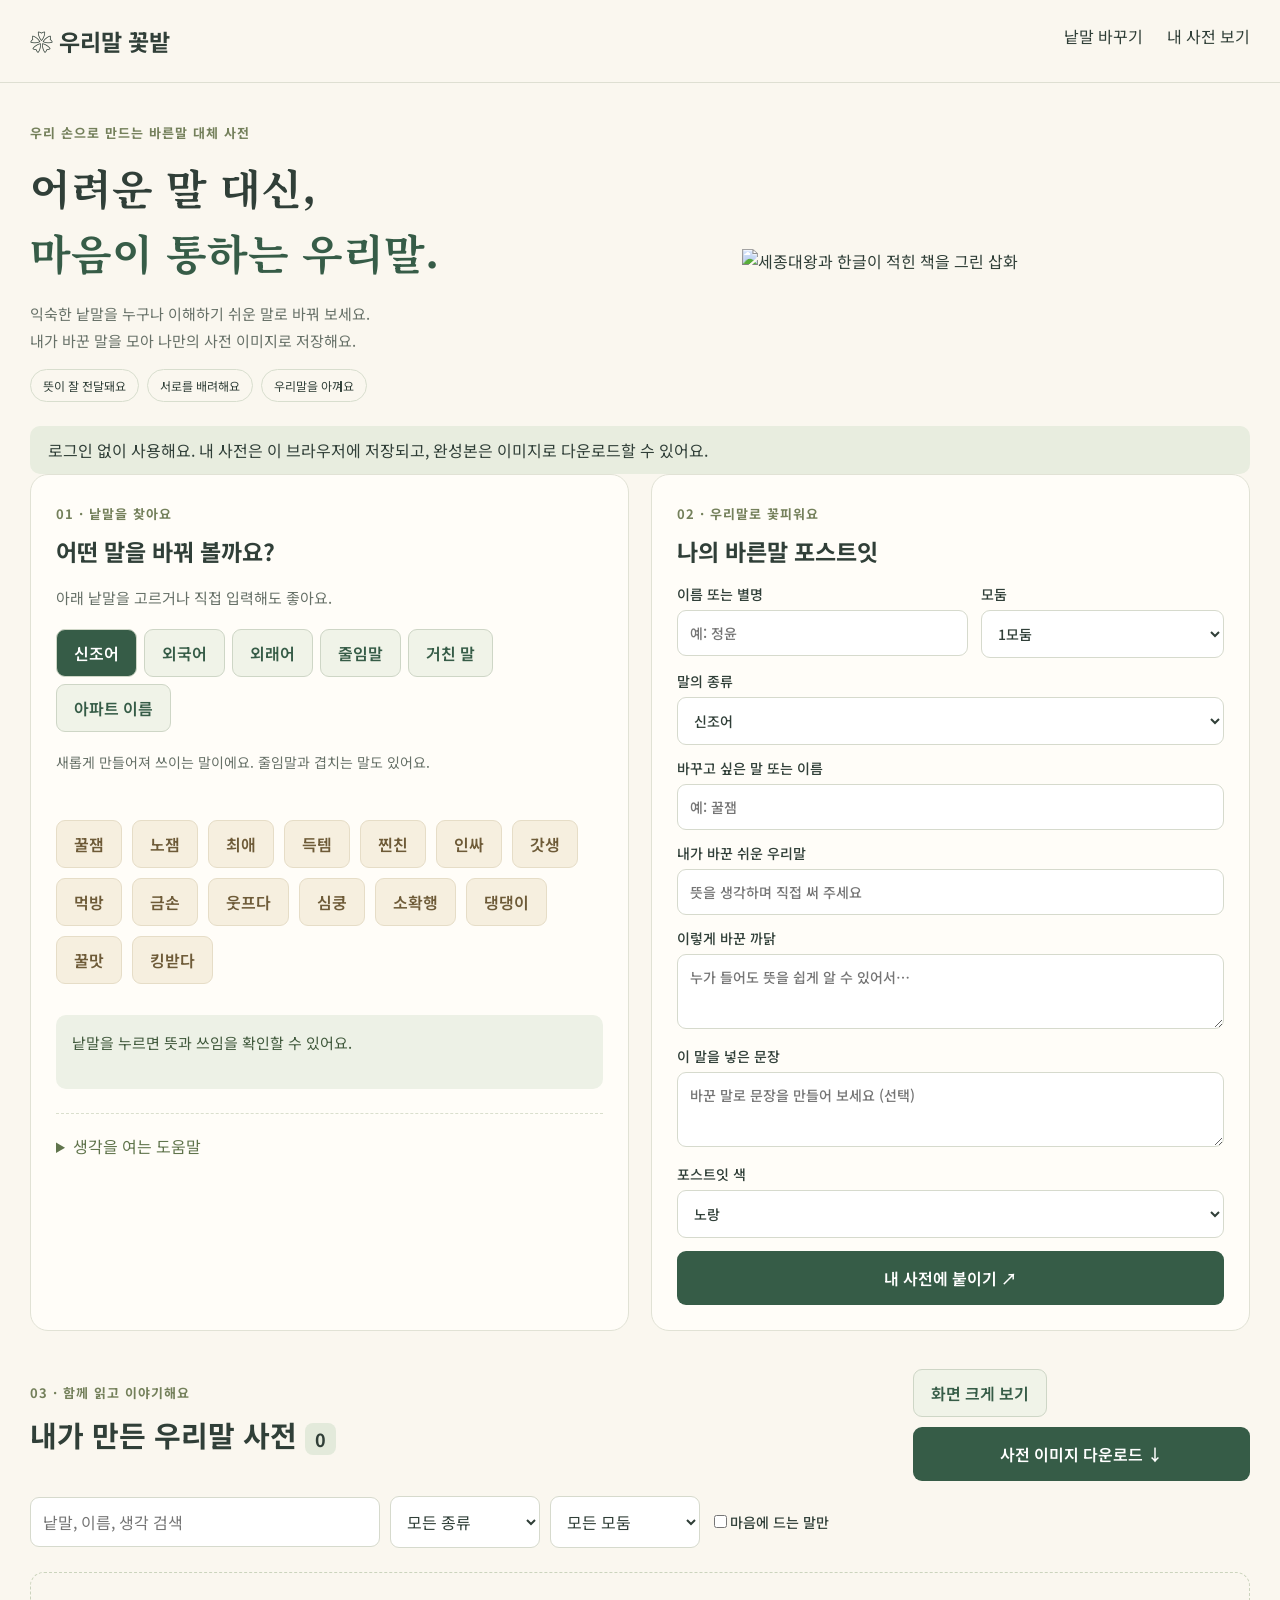
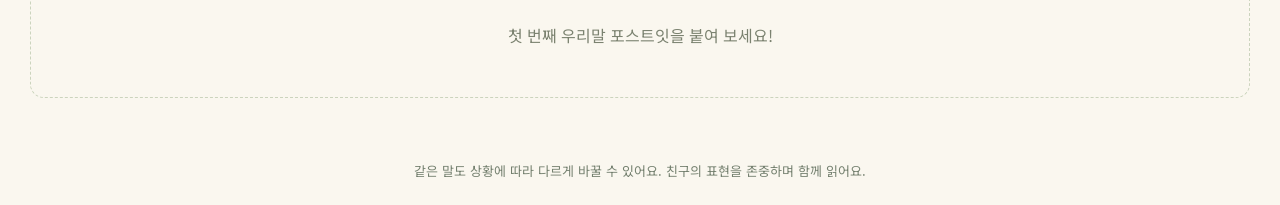
==== index.html @ dac127c8 "Add files via upload" ====
<!doctype html><html lang="ko"><head><meta charset="utf-8"><meta name="viewport" content="width=device-width,initial-scale=1"><title>우리말 꽃밭 · 바른말 대체 사전</title><link rel="stylesheet" href="style.css"></head><body><header><a class="brand" href="./">❀ 우리말 꽃밭</a><nav><a href="#student">낱말 바꾸기</a><a href="#dictionary">내 사전 보기</a></nav></header><main><section class="hero"><div><span class="eyebrow">우리 손으로 만드는 바른말 대체 사전</span><h1>어려운 말 대신,<br><em>마음이 통하는 우리말.</em></h1><p>익숙한 낱말을 누구나 이해하기 쉬운 말로 바꿔 보세요.<br>내가 바꾼 말을 모아 나만의 사전 이미지로 저장해요.</p><div class="pills"><span>뜻이 잘 전달돼요</span><span>서로를 배려해요</span><span>우리말을 아껴요</span></div></div><img src="assets/sejong.svg" alt="세종대왕과 한글이 적힌 책을 그린 삽화"></section><div id="status" role="status" aria-live="polite"></div><div id="student" class="workspace"><section class="panel"><span class="eyebrow">01 · 낱말을 찾아요</span><h2>어떤 말을 바꿔 볼까요?</h2><p>아래 낱말을 고르거나 직접 입력해도 좋아요.</p><div id="wordFilters" class="tabs"></div><p id="categoryHelp" class="categoryhelp"></p><div id="words" class="wordlist"></div><p id="wordMeaning" class="meaning" aria-live="polite"></p><a id="nameSource" hidden target="_blank" rel="noopener noreferrer">실제 아파트 이름 확인 ↗</a><details><summary>생각을 여는 도움말</summary><p>이 말의 뜻은 무엇일까요? 어린 동생이나 어른도 이해할 수 있을까요? 상황에 맞게 낱말이나 짧은 문장으로 풀어 보세요.</p><p>외래어와 신조어가 모두 틀린 말은 아니에요. 뜻을 살리면서 더 쉽게 전달하는 표현을 찾아보세요.</p></details></section><section class="panel compose"><span class="eyebrow">02 · 우리말로 꽃피워요</span><h2>나의 바른말 포스트잇</h2><form id="form"><div class="row"><label>이름 또는 별명<input id="name" maxlength="20" required placeholder="예: 정윤"></label><label>모둠<select id="group"><option>1모둠</option><option>2모둠</option><option>3모둠</option><option>4모둠</option><option>5모둠</option><option>6모둠</option></select></label></div><label>말의 종류<select id="category"><option>신조어</option><option>외국어</option><option>외래어</option><option value="외국어·외래어" hidden>외국어·외래어 (이전 기록)</option><option>줄임말</option><option>아파트 이름</option><option>거친 말</option><option>기타</option></select></label><label>바꾸고 싶은 말 또는 이름<input id="original" maxlength="40" required placeholder="예: 꿀잼"></label><label>내가 바꾼 쉬운 우리말<input id="replacement" maxlength="80" required placeholder="뜻을 생각하며 직접 써 주세요"></label><label>이렇게 바꾼 까닭<textarea id="reason" maxlength="180" required placeholder="누가 들어도 뜻을 쉽게 알 수 있어서…"></textarea></label><label>이 말을 넣은 문장<textarea id="sentence" maxlength="180" placeholder="바꾼 말로 문장을 만들어 보세요 (선택)"></textarea></label><label>포스트잇 색<select id="color"><option value="yellow">노랑</option><option value="pink">분홍</option><option value="green">연두</option><option value="blue">하늘</option></select></label><button class="primary" id="submit">내 사전에 붙이기 ↗</button></form></section></div><section class="board" id="dictionary"><div class="boardhead"><div><span class="eyebrow">03 · 함께 읽고 이야기해요</span><h2>내가 만든 우리말 사전 <span id="count">0</span></h2></div><div class="actions"><button id="full">화면 크게 보기</button><button id="download" class="primary">사전 이미지 다운로드 ↓</button></div></div><div class="boardtools"><input id="search" aria-label="사전 검색" placeholder="낱말, 이름, 생각 검색"><select id="filter" aria-label="종류 필터"><option value="">모든 종류</option><option>신조어</option><option>외국어</option><option>외래어</option><option value="외국어·외래어" hidden>외국어·외래어 (이전 기록)</option><option>줄임말</option><option>아파트 이름</option><option>거친 말</option><option>기타</option></select><select id="groupFilter" aria-label="모둠 필터"><option value="">모든 모둠</option><option>1모둠</option><option>2모둠</option><option>3모둠</option><option>4모둠</option><option>5모둠</option><option>6모둠</option></select><label><input id="starOnly" type="checkbox">마음에 드는 말만</label></div><div id="notes" class="notes"></div></section><footer>같은 말도 상황에 따라 다르게 바꿀 수 있어요. 친구의 표현을 존중하며 함께 읽어요.</footer></main><dialog id="detail"><button id="dismiss">닫기 ✕</button><div id="detailBody"></div></dialog><script type="module" src="app.js"></script></body></html>
---- style.css ----
@import url('https://fonts.googleapis.com/css2?family=Noto+Sans+KR:wght@400;500;600;700&family=Noto+Serif+KR:wght@600;700&display=swap');
:root{--ink:#303f38;--green:#365c47;--paper:#faf7ef}*{box-sizing:border-box}body{margin:0;background:var(--paper);color:var(--ink);font-family:'Noto Sans KR',sans-serif}header{max-width:1280px;margin:auto;display:flex;justify-content:space-between;padding:24px 30px;border-bottom:1px solid #dedfd2}a{color:inherit;text-decoration:none}.brand{font-size:23px;font-weight:700}nav{display:flex;gap:24px}main{max-width:1280px;margin:auto;padding:0 30px}.hero{display:grid;grid-template-columns:1.4fr 1fr;align-items:center;padding:36px 0 24px}.hero img{width:100%;max-height:320px}.eyebrow{font-size:13px;letter-spacing:1px;color:#74805b;font-weight:700}h1{font-family:'Noto Serif KR',serif;font-size:42px;line-height:1.55;margin:12px 0}em{font-style:normal;color:var(--green)}p{font-size:15px;line-height:1.8;color:#677168}.pills{display:flex;flex-wrap:wrap;gap:8px}.pills span{border:1px solid #d8dece;border-radius:30px;padding:7px 12px;font-size:12px}.panel{border:1px solid #e1e2d5;background:#fffdf8;border-radius:18px;padding:25px}.room{display:flex;gap:14px;align-items:center;margin:18px 0}.room label{display:flex;align-items:center;gap:14px}.workspace{display:grid;grid-template-columns:1fr 1fr;gap:22px}h2{font-size:23px;margin:10px 0 16px}input,select,textarea,button{font:inherit}input,select,textarea{width:100%;border:1px solid #d6dacd;padding:12px;border-radius:9px;background:white;color:var(--ink)}textarea{min-height:75px;resize:vertical}label{display:block;font-size:14px;font-weight:500}form label{margin-bottom:13px}form label input,form label select,form label textarea{margin-top:6px}.row{display:grid;grid-template-columns:1.2fr 1fr;gap:13px}button{border:1px solid #ced6c6;background:#f0f3e8;color:var(--green);padding:11px 17px;border-radius:9px;cursor:pointer;font-weight:600}button:hover{filter:brightness(.95)}button:disabled{opacity:.5;cursor:wait}.primary{background:var(--green);color:white;width:100%;border:0;padding:15px}.tabs{display:flex;flex-wrap:wrap;gap:7px;margin:18px 0}.tabs button.active{background:var(--green);color:white}.wordlist{display:flex;gap:10px;flex-wrap:wrap;min-height:180px;align-content:flex-start}.wordlist button{background:#f6efdf;border-color:#e6ddc7;color:#6e5b38;font-size:16px}details{margin-top:24px;border-top:1px dashed #dadfcd;padding-top:20px}summary{cursor:pointer;color:#60744c}.board{padding:38px 0}.boardhead{display:flex;align-items:center;justify-content:space-between}.boardhead h2{font-size:29px}.boardhead h2 span{background:#e3eadb;padding:3px 10px;font-size:18px;border-radius:8px}.boardtools{display:flex;gap:10px;align-items:center;margin:15px 0 24px}.boardtools input{max-width:350px}.boardtools select{width:150px}.boardtools label{white-space:nowrap}.boardtools input[type=checkbox]{width:auto}.notes{display:grid;grid-template-columns:repeat(4,1fr);gap:22px}.note{position:relative;border:0;border-radius:2px 2px 18px 2px;padding:25px 20px;box-shadow:2px 7px 14px #433b2110;min-height:220px;word-break:break-word}.yellow{background:#fff0ac}.pink{background:#f9dce2}.green{background:#dcebc8}.blue{background:#d7e8f3}.note:before{content:'';position:absolute;width:58px;height:19px;background:#ffffff65;top:-8px;left:calc(50% - 29px);transform:rotate(-4deg)}.note small{color:#637064}.note h3{font-size:26px;color:#304d3c;margin:10px 0}.note .old{font-size:16px;color:#746e5b}.note .reason{font-size:14px;color:#4c5c4e}.note .meta{font-size:12px;margin-top:18px}.note .open{display:block;width:100%;background:transparent;border:0;text-align:left;padding:0;color:inherit}.note .actions{margin-top:10px;display:flex;gap:6px}.note .actions button{padding:6px 10px;font-size:12px}.empty{text-align:center;padding:50px;color:#7b8270;grid-column:1/-1;border:1px dashed #cbd4bd;border-radius:14px}.actions{display:flex;flex-wrap:wrap;gap:10px}#status{padding:12px 18px;border-radius:10px;background:#e8eddf}#status.error{background:#ffe2dd;color:#8c3025}#status:empty{display:none}footer{text-align:center;padding:25px;font-size:13px;color:#74806f}dialog{border:0;border-radius:20px;max-width:650px;width:90%;padding:30px;color:var(--ink)}dialog::backdrop{background:#25352f99}#detailBody h3{font-size:40px}#detailBody p{font-size:20px;white-space:pre-wrap}#dismiss{float:right}body.boardmode .hero,body.boardmode .room{display:none}body.boardmode .notes{grid-template-columns:repeat(3,1fr)}[hidden]{display:none!important}@media(max-width:900px){.notes{grid-template-columns:repeat(2,1fr)}h1{font-size:31px}.workspace{grid-template-columns:1fr 1fr}.boardtools{flex-wrap:wrap}}@media(max-width:650px){header{padding:18px;flex-wrap:wrap;gap:12px}nav{gap:20px;font-size:14px}main{padding:0 16px}.hero{grid-template-columns:1fr}.hero img{max-height:200px}.workspace{grid-template-columns:1fr}.room,.room label{flex-wrap:wrap}.room input{width:160px}.notes,body.boardmode .notes{grid-template-columns:1fr}.panel{padding:20px}.boardhead h2{font-size:23px}}
.categoryhelp{min-height:54px;font-size:14px;margin:8px 0 16px}.meaning{padding:14px 16px;background:#edf1e6;border-radius:10px;min-height:74px;font-size:15px;color:#40593c}

.meaning{white-space:pre-line}#nameSource{display:inline-block;font-size:13px;color:#365c47;text-decoration:underline;margin:0 0 12px}
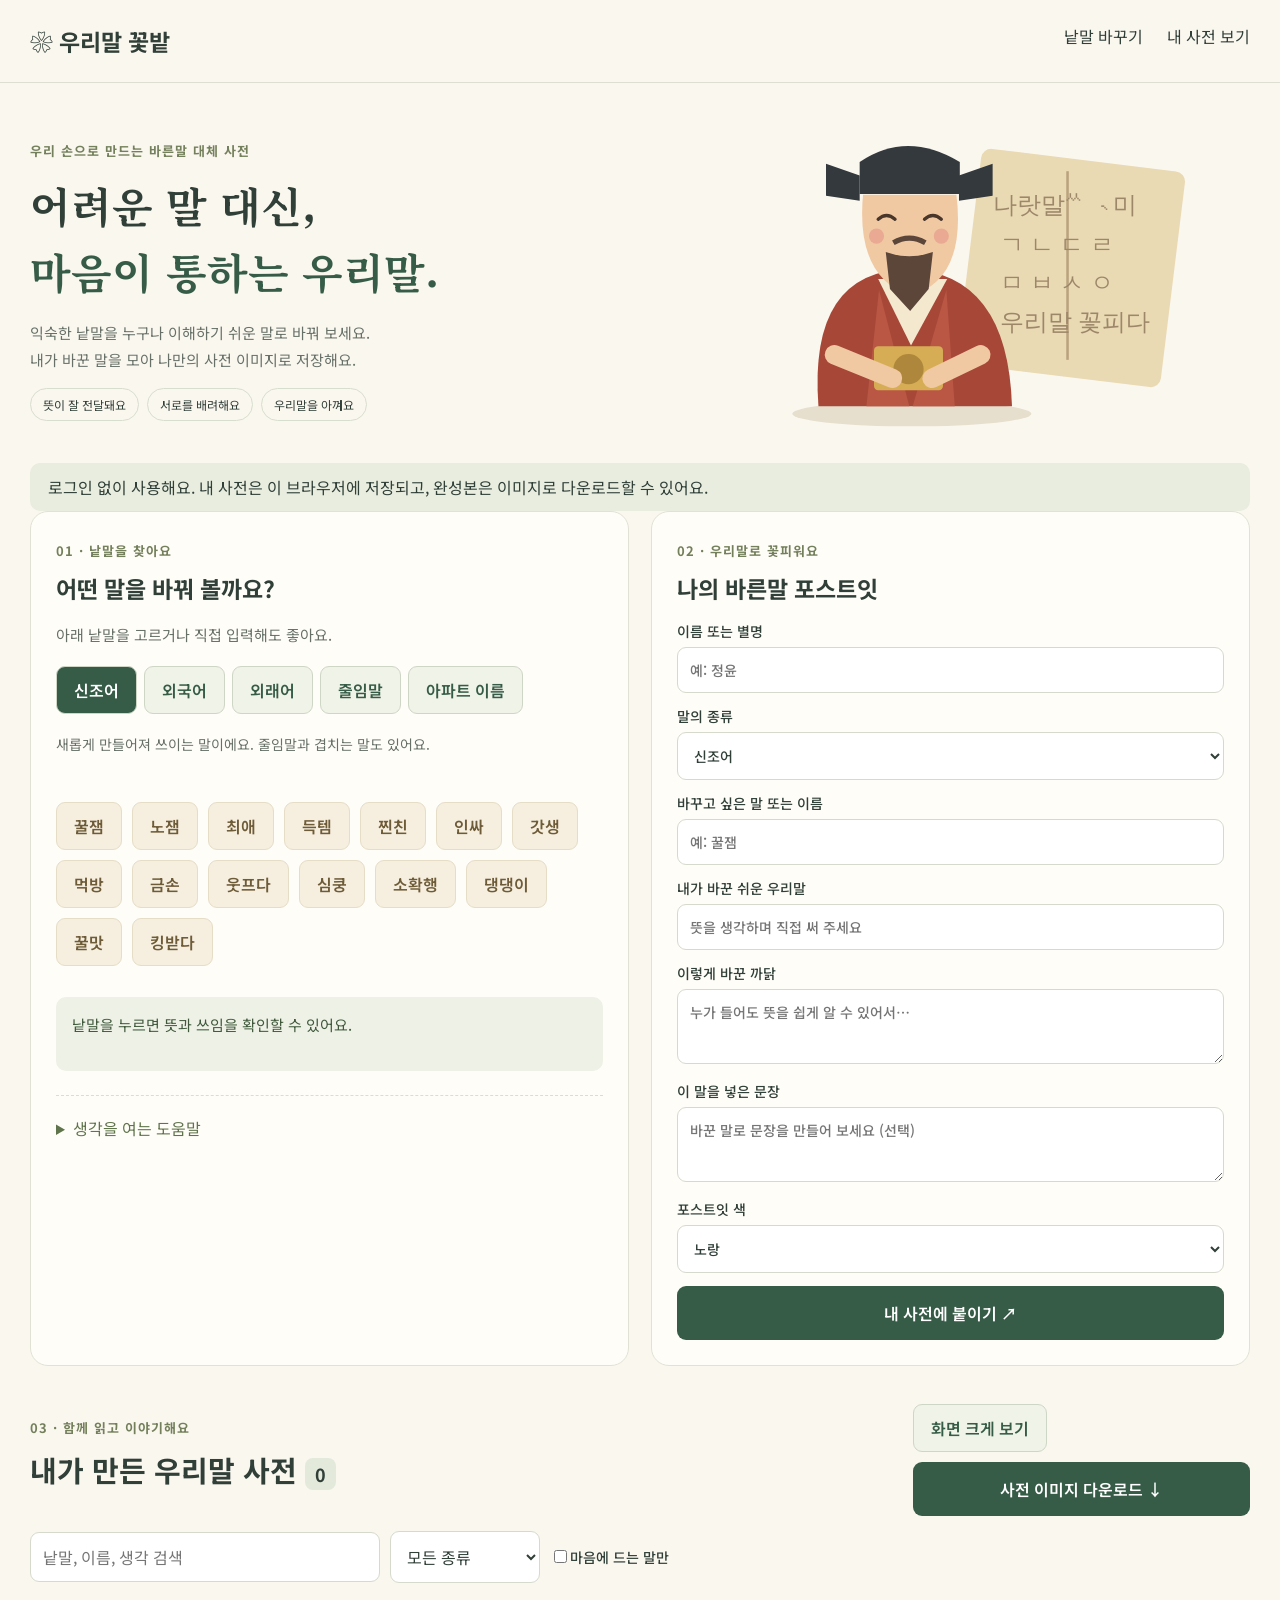
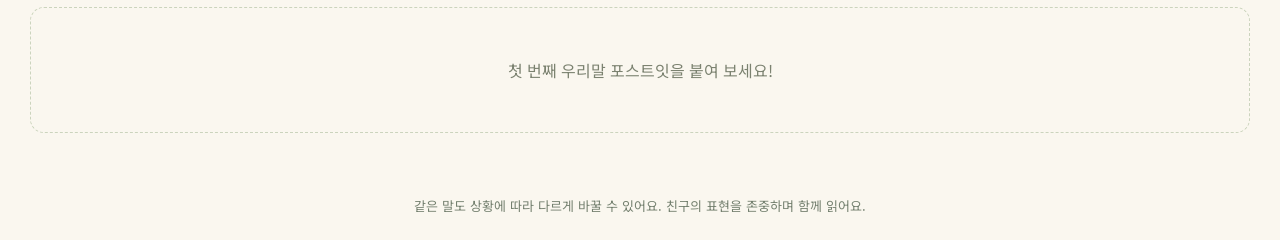
==== commit 21eebff6: "Add files via upload" ====
--- a/index.html
+++ b/index.html
@@ -1 +1 @@
-<!doctype html><html lang="ko"><head><meta charset="utf-8"><meta name="viewport" content="width=device-width,initial-scale=1"><title>우리말 꽃밭 · 바른말 대체 사전</title><link rel="stylesheet" href="style.css"></head><body><header><a class="brand" href="./">❀ 우리말 꽃밭</a><nav><a href="#student">낱말 바꾸기</a><a href="#dictionary">내 사전 보기</a></nav></header><main><section class="hero"><div><span class="eyebrow">우리 손으로 만드는 바른말 대체 사전</span><h1>어려운 말 대신,<br><em>마음이 통하는 우리말.</em></h1><p>익숙한 낱말을 누구나 이해하기 쉬운 말로 바꿔 보세요.<br>내가 바꾼 말을 모아 나만의 사전 이미지로 저장해요.</p><div class="pills"><span>뜻이 잘 전달돼요</span><span>서로를 배려해요</span><span>우리말을 아껴요</span></div></div><img src="assets/sejong.svg" alt="세종대왕과 한글이 적힌 책을 그린 삽화"></section><div id="status" role="status" aria-live="polite"></div><div id="student" class="workspace"><section class="panel"><span class="eyebrow">01 · 낱말을 찾아요</span><h2>어떤 말을 바꿔 볼까요?</h2><p>아래 낱말을 고르거나 직접 입력해도 좋아요.</p><div id="wordFilters" class="tabs"></div><p id="categoryHelp" class="categoryhelp"></p><div id="words" class="wordlist"></div><p id="wordMeaning" class="meaning" aria-live="polite"></p><a id="nameSource" hidden target="_blank" rel="noopener noreferrer">실제 아파트 이름 확인 ↗</a><details><summary>생각을 여는 도움말</summary><p>이 말의 뜻은 무엇일까요? 어린 동생이나 어른도 이해할 수 있을까요? 상황에 맞게 낱말이나 짧은 문장으로 풀어 보세요.</p><p>외래어와 신조어가 모두 틀린 말은 아니에요. 뜻을 살리면서 더 쉽게 전달하는 표현을 찾아보세요.</p></details></section><section class="panel compose"><span class="eyebrow">02 · 우리말로 꽃피워요</span><h2>나의 바른말 포스트잇</h2><form id="form"><div class="row"><label>이름 또는 별명<input id="name" maxlength="20" required placeholder="예: 정윤"></label><label>모둠<select id="group"><option>1모둠</option><option>2모둠</option><option>3모둠</option><option>4모둠</option><option>5모둠</option><option>6모둠</option></select></label></div><label>말의 종류<select id="category"><option>신조어</option><option>외국어</option><option>외래어</option><option value="외국어·외래어" hidden>외국어·외래어 (이전 기록)</option><option>줄임말</option><option>아파트 이름</option><option>거친 말</option><option>기타</option></select></label><label>바꾸고 싶은 말 또는 이름<input id="original" maxlength="40" required placeholder="예: 꿀잼"></label><label>내가 바꾼 쉬운 우리말<input id="replacement" maxlength="80" required placeholder="뜻을 생각하며 직접 써 주세요"></label><label>이렇게 바꾼 까닭<textarea id="reason" maxlength="180" required placeholder="누가 들어도 뜻을 쉽게 알 수 있어서…"></textarea></label><label>이 말을 넣은 문장<textarea id="sentence" maxlength="180" placeholder="바꾼 말로 문장을 만들어 보세요 (선택)"></textarea></label><label>포스트잇 색<select id="color"><option value="yellow">노랑</option><option value="pink">분홍</option><option value="green">연두</option><option value="blue">하늘</option></select></label><button class="primary" id="submit">내 사전에 붙이기 ↗</button></form></section></div><section class="board" id="dictionary"><div class="boardhead"><div><span class="eyebrow">03 · 함께 읽고 이야기해요</span><h2>내가 만든 우리말 사전 <span id="count">0</span></h2></div><div class="actions"><button id="full">화면 크게 보기</button><button id="download" class="primary">사전 이미지 다운로드 ↓</button></div></div><div class="boardtools"><input id="search" aria-label="사전 검색" placeholder="낱말, 이름, 생각 검색"><select id="filter" aria-label="종류 필터"><option value="">모든 종류</option><option>신조어</option><option>외국어</option><option>외래어</option><option value="외국어·외래어" hidden>외국어·외래어 (이전 기록)</option><option>줄임말</option><option>아파트 이름</option><option>거친 말</option><option>기타</option></select><select id="groupFilter" aria-label="모둠 필터"><option value="">모든 모둠</option><option>1모둠</option><option>2모둠</option><option>3모둠</option><option>4모둠</option><option>5모둠</option><option>6모둠</option></select><label><input id="starOnly" type="checkbox">마음에 드는 말만</label></div><div id="notes" class="notes"></div></section><footer>같은 말도 상황에 따라 다르게 바꿀 수 있어요. 친구의 표현을 존중하며 함께 읽어요.</footer></main><dialog id="detail"><button id="dismiss">닫기 ✕</button><div id="detailBody"></div></dialog><script type="module" src="app.js"></script></body></html>+<!doctype html><html lang="ko"><head><meta charset="utf-8"><meta name="viewport" content="width=device-width,initial-scale=1"><title>우리말 꽃밭 · 바른말 대체 사전</title><link rel="stylesheet" href="style.css"></head><body><header><a class="brand" href="./">❀ 우리말 꽃밭</a><nav><a href="#student">낱말 바꾸기</a><a href="#dictionary">내 사전 보기</a></nav></header><main><section class="hero"><div><span class="eyebrow">우리 손으로 만드는 바른말 대체 사전</span><h1>어려운 말 대신,<br><em>마음이 통하는 우리말.</em></h1><p>익숙한 낱말을 누구나 이해하기 쉬운 말로 바꿔 보세요.<br>내가 바꾼 말을 모아 나만의 사전 이미지로 저장해요.</p><div class="pills"><span>뜻이 잘 전달돼요</span><span>서로를 배려해요</span><span>우리말을 아껴요</span></div></div><img id="sejong" src="[data-uri]" alt="세종대왕과 한글이 적힌 책을 그린 삽화"></section><div id="status" role="status" aria-live="polite"></div><div id="student" class="workspace"><section class="panel"><span class="eyebrow">01 · 낱말을 찾아요</span><h2>어떤 말을 바꿔 볼까요?</h2><p>아래 낱말을 고르거나 직접 입력해도 좋아요.</p><div id="wordFilters" class="tabs"></div><p id="categoryHelp" class="categoryhelp"></p><div id="words" class="wordlist"></div><p id="wordMeaning" class="meaning" aria-live="polite"></p><a id="nameSource" hidden target="_blank" rel="noopener noreferrer">실제 아파트 이름 확인 ↗</a><details><summary>생각을 여는 도움말</summary><p>이 말의 뜻은 무엇일까요? 어린 동생이나 어른도 이해할 수 있을까요? 상황에 맞게 낱말이나 짧은 문장으로 풀어 보세요.</p><p>외래어와 신조어가 모두 틀린 말은 아니에요. 뜻을 살리면서 더 쉽게 전달하는 표현을 찾아보세요.</p></details></section><section class="panel compose"><span class="eyebrow">02 · 우리말로 꽃피워요</span><h2>나의 바른말 포스트잇</h2><form id="form"><div><label>이름 또는 별명<input id="name" maxlength="20" required placeholder="예: 정윤"></label></div><label>말의 종류<select id="category"><option>신조어</option><option>외국어</option><option>외래어</option><option value="외국어·외래어" hidden>외국어·외래어 (이전 기록)</option><option>줄임말</option><option>아파트 이름</option><option>기타</option></select></label><label>바꾸고 싶은 말 또는 이름<input id="original" maxlength="40" required placeholder="예: 꿀잼"></label><label>내가 바꾼 쉬운 우리말<input id="replacement" maxlength="80" required placeholder="뜻을 생각하며 직접 써 주세요"></label><label>이렇게 바꾼 까닭<textarea id="reason" maxlength="180" required placeholder="누가 들어도 뜻을 쉽게 알 수 있어서…"></textarea></label><label>이 말을 넣은 문장<textarea id="sentence" maxlength="180" placeholder="바꾼 말로 문장을 만들어 보세요 (선택)"></textarea></label><label>포스트잇 색<select id="color"><option value="yellow">노랑</option><option value="pink">분홍</option><option value="green">연두</option><option value="blue">하늘</option></select></label><button class="primary" id="submit">내 사전에 붙이기 ↗</button></form></section></div><section class="board" id="dictionary"><div class="boardhead"><div><span class="eyebrow">03 · 함께 읽고 이야기해요</span><h2>내가 만든 우리말 사전 <span id="count">0</span></h2></div><div class="actions"><button id="full">화면 크게 보기</button><button id="download" class="primary">사전 이미지 다운로드 ↓</button></div></div><div class="boardtools"><input id="search" aria-label="사전 검색" placeholder="낱말, 이름, 생각 검색"><select id="filter" aria-label="종류 필터"><option value="">모든 종류</option><option>신조어</option><option>외국어</option><option>외래어</option><option value="외국어·외래어" hidden>외국어·외래어 (이전 기록)</option><option>줄임말</option><option>아파트 이름</option><option>기타</option></select><label><input id="starOnly" type="checkbox">마음에 드는 말만</label></div><div id="notes" class="notes"></div></section><footer>같은 말도 상황에 따라 다르게 바꿀 수 있어요. 친구의 표현을 존중하며 함께 읽어요.</footer></main><dialog id="detail"><button id="dismiss">닫기 ✕</button><div id="detailBody"></div></dialog><script type="module" src="app.js"></script></body></html>
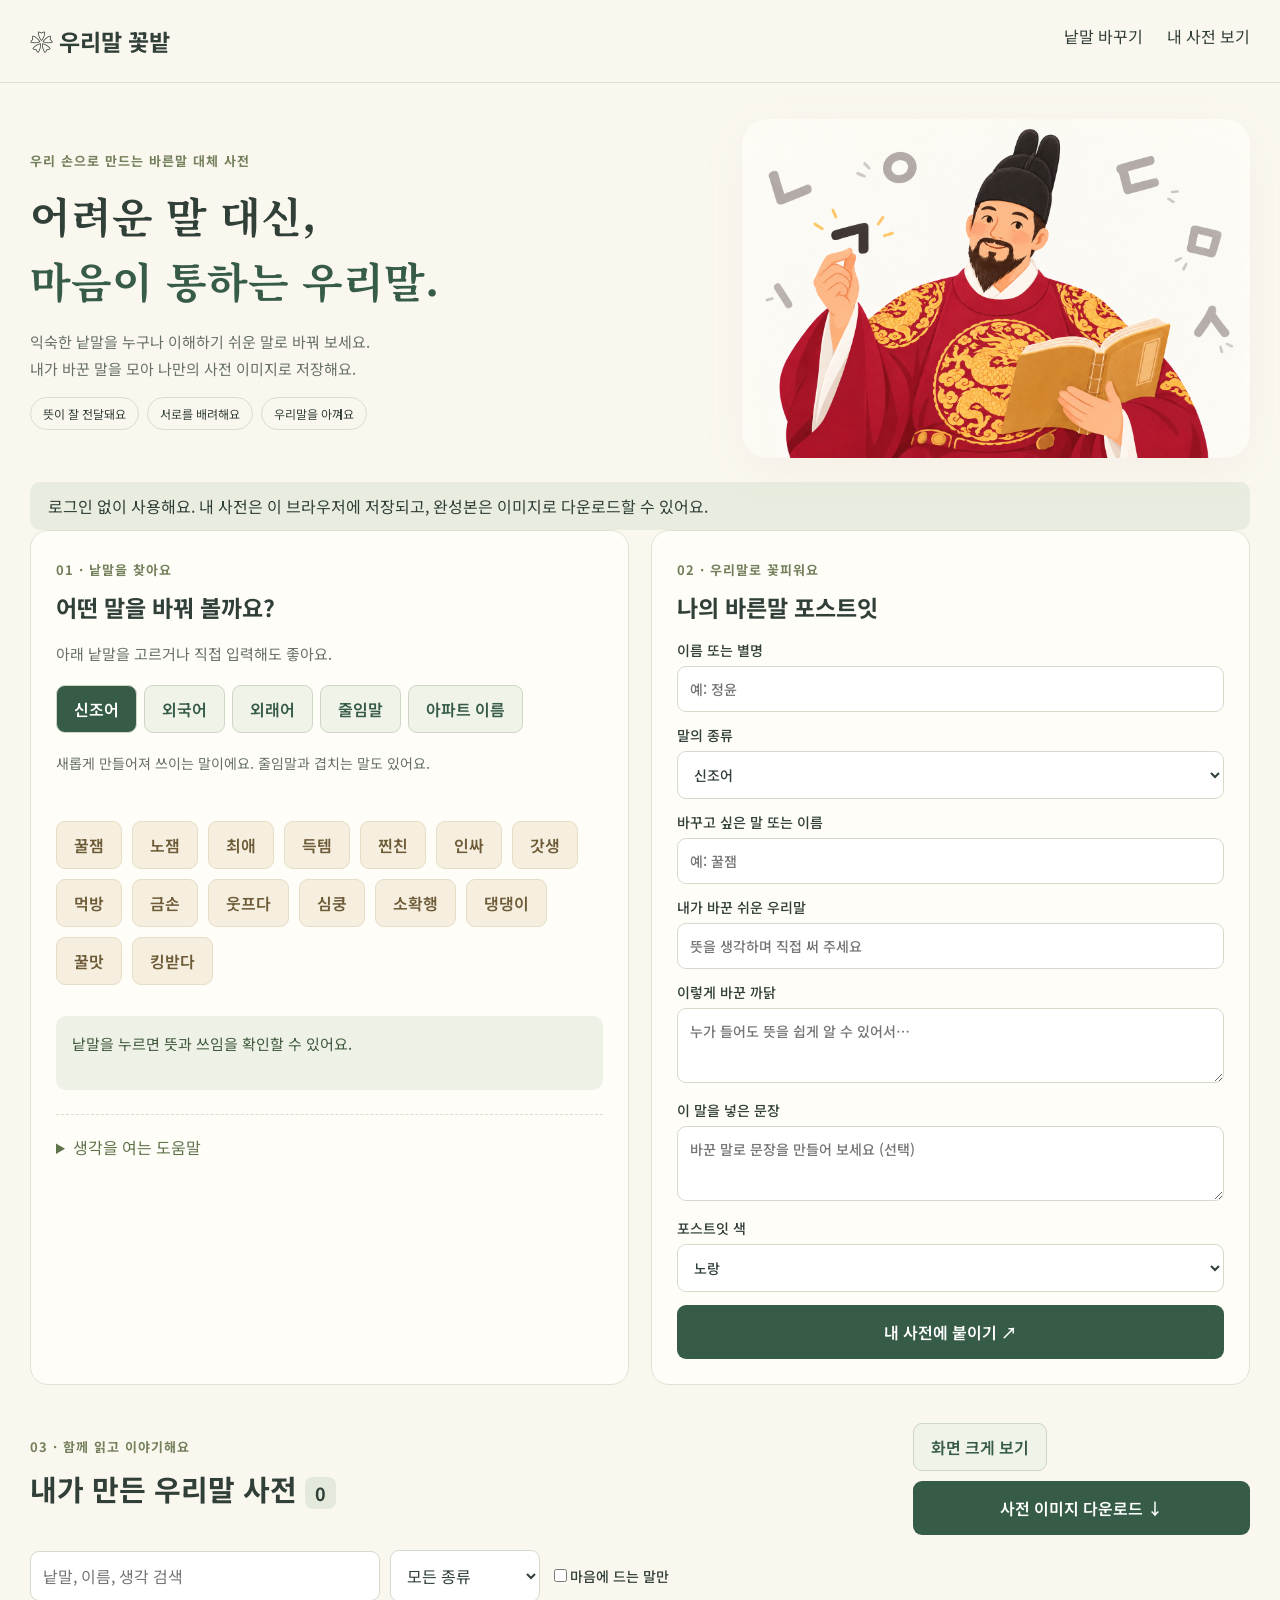
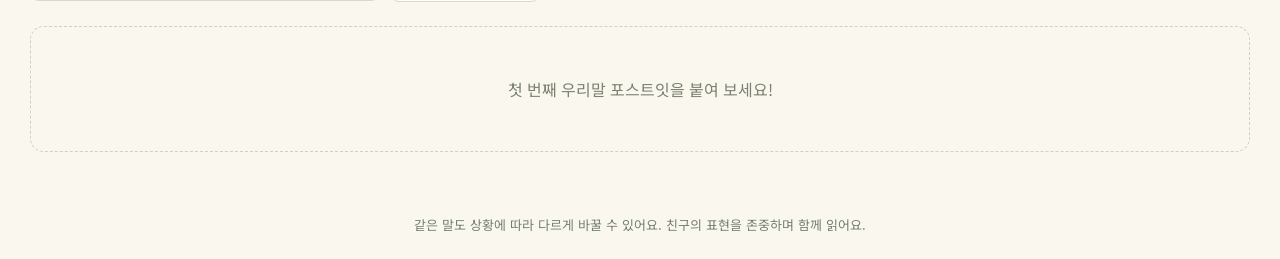
==== commit c283ae69: "Add files via upload" ====
--- a/index.html
+++ b/index.html
@@ -1 +1 @@
-<!doctype html><html lang="ko"><head><meta charset="utf-8"><meta name="viewport" content="width=device-width,initial-scale=1"><title>우리말 꽃밭 · 바른말 대체 사전</title><link rel="stylesheet" href="style.css"></head><body><header><a class="brand" href="./">❀ 우리말 꽃밭</a><nav><a href="#student">낱말 바꾸기</a><a href="#dictionary">내 사전 보기</a></nav></header><main><section class="hero"><div><span class="eyebrow">우리 손으로 만드는 바른말 대체 사전</span><h1>어려운 말 대신,<br><em>마음이 통하는 우리말.</em></h1><p>익숙한 낱말을 누구나 이해하기 쉬운 말로 바꿔 보세요.<br>내가 바꾼 말을 모아 나만의 사전 이미지로 저장해요.</p><div class="pills"><span>뜻이 잘 전달돼요</span><span>서로를 배려해요</span><span>우리말을 아껴요</span></div></div><img id="sejong" src="[data-uri]" alt="세종대왕과 한글이 적힌 책을 그린 삽화"></section><div id="status" role="status" aria-live="polite"></div><div id="student" class="workspace"><section class="panel"><span class="eyebrow">01 · 낱말을 찾아요</span><h2>어떤 말을 바꿔 볼까요?</h2><p>아래 낱말을 고르거나 직접 입력해도 좋아요.</p><div id="wordFilters" class="tabs"></div><p id="categoryHelp" class="categoryhelp"></p><div id="words" class="wordlist"></div><p id="wordMeaning" class="meaning" aria-live="polite"></p><a id="nameSource" hidden target="_blank" rel="noopener noreferrer">실제 아파트 이름 확인 ↗</a><details><summary>생각을 여는 도움말</summary><p>이 말의 뜻은 무엇일까요? 어린 동생이나 어른도 이해할 수 있을까요? 상황에 맞게 낱말이나 짧은 문장으로 풀어 보세요.</p><p>외래어와 신조어가 모두 틀린 말은 아니에요. 뜻을 살리면서 더 쉽게 전달하는 표현을 찾아보세요.</p></details></section><section class="panel compose"><span class="eyebrow">02 · 우리말로 꽃피워요</span><h2>나의 바른말 포스트잇</h2><form id="form"><div><label>이름 또는 별명<input id="name" maxlength="20" required placeholder="예: 정윤"></label></div><label>말의 종류<select id="category"><option>신조어</option><option>외국어</option><option>외래어</option><option value="외국어·외래어" hidden>외국어·외래어 (이전 기록)</option><option>줄임말</option><option>아파트 이름</option><option>기타</option></select></label><label>바꾸고 싶은 말 또는 이름<input id="original" maxlength="40" required placeholder="예: 꿀잼"></label><label>내가 바꾼 쉬운 우리말<input id="replacement" maxlength="80" required placeholder="뜻을 생각하며 직접 써 주세요"></label><label>이렇게 바꾼 까닭<textarea id="reason" maxlength="180" required placeholder="누가 들어도 뜻을 쉽게 알 수 있어서…"></textarea></label><label>이 말을 넣은 문장<textarea id="sentence" maxlength="180" placeholder="바꾼 말로 문장을 만들어 보세요 (선택)"></textarea></label><label>포스트잇 색<select id="color"><option value="yellow">노랑</option><option value="pink">분홍</option><option value="green">연두</option><option value="blue">하늘</option></select></label><button class="primary" id="submit">내 사전에 붙이기 ↗</button></form></section></div><section class="board" id="dictionary"><div class="boardhead"><div><span class="eyebrow">03 · 함께 읽고 이야기해요</span><h2>내가 만든 우리말 사전 <span id="count">0</span></h2></div><div class="actions"><button id="full">화면 크게 보기</button><button id="download" class="primary">사전 이미지 다운로드 ↓</button></div></div><div class="boardtools"><input id="search" aria-label="사전 검색" placeholder="낱말, 이름, 생각 검색"><select id="filter" aria-label="종류 필터"><option value="">모든 종류</option><option>신조어</option><option>외국어</option><option>외래어</option><option value="외국어·외래어" hidden>외국어·외래어 (이전 기록)</option><option>줄임말</option><option>아파트 이름</option><option>기타</option></select><label><input id="starOnly" type="checkbox">마음에 드는 말만</label></div><div id="notes" class="notes"></div></section><footer>같은 말도 상황에 따라 다르게 바꿀 수 있어요. 친구의 표현을 존중하며 함께 읽어요.</footer></main><dialog id="detail"><button id="dismiss">닫기 ✕</button><div id="detailBody"></div></dialog><script type="module" src="app.js"></script></body></html>+<!doctype html><html lang="ko"><head><meta charset="utf-8"><meta name="viewport" content="width=device-width,initial-scale=1"><title>우리말 꽃밭 · 바른말 대체 사전</title><link rel="stylesheet" href="style.css"></head><body><header><a class="brand" href="./">❀ 우리말 꽃밭</a><nav><a href="#student">낱말 바꾸기</a><a href="#dictionary">내 사전 보기</a></nav></header><main><section class="hero"><div><span class="eyebrow">우리 손으로 만드는 바른말 대체 사전</span><h1>어려운 말 대신,<br><em>마음이 통하는 우리말.</em></h1><p>익숙한 낱말을 누구나 이해하기 쉬운 말로 바꿔 보세요.<br>내가 바꾼 말을 모아 나만의 사전 이미지로 저장해요.</p><div class="pills"><span>뜻이 잘 전달돼요</span><span>서로를 배려해요</span><span>우리말을 아껴요</span></div></div><img id="sejong" src="[data-uri]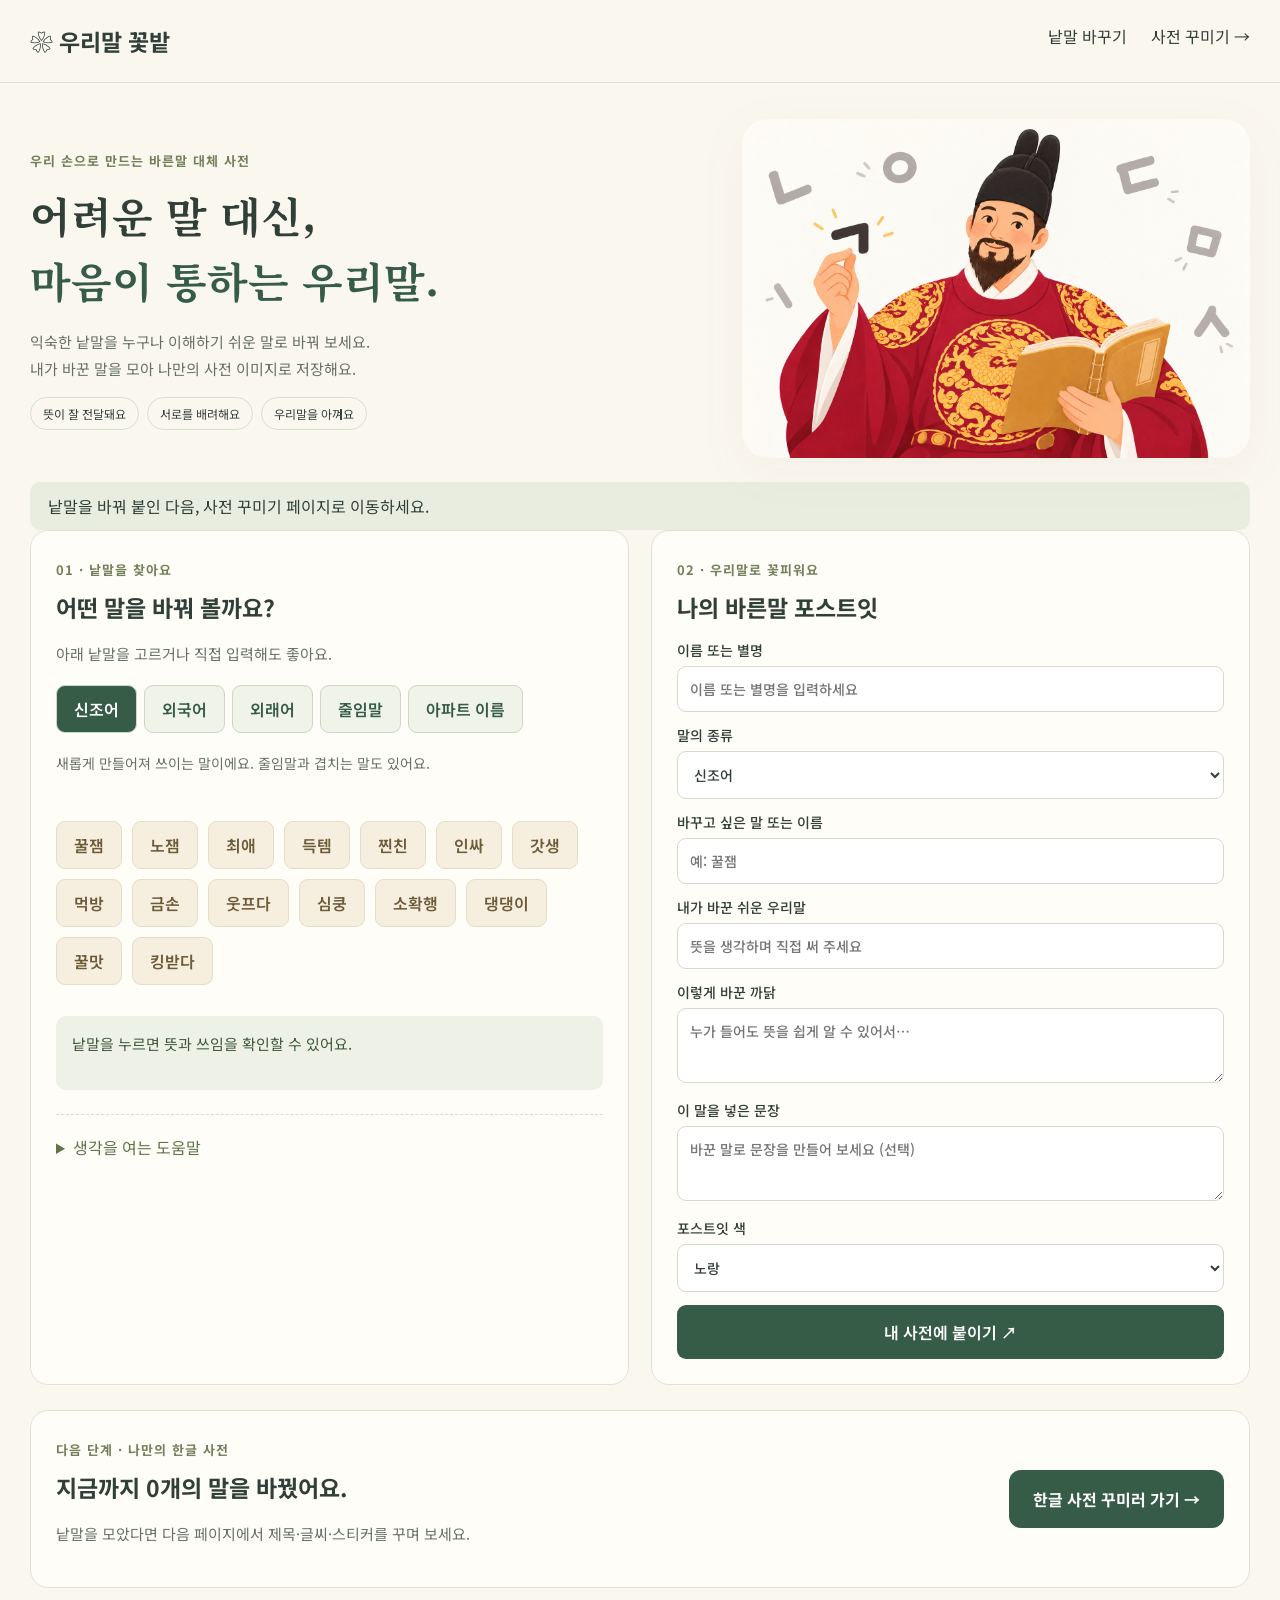
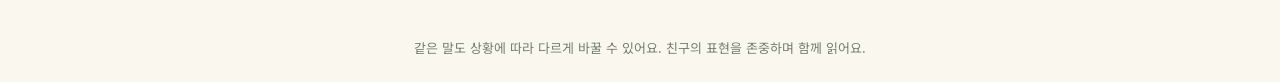
==== commit 8acbfc9c: "Add files via upload" ====
--- a/index.html
+++ b/index.html
@@ -1 +1 @@
-<!doctype html><html lang="ko"><head><meta charset="utf-8"><meta name="viewport" content="width=device-width,initial-scale=1"><title>우리말 꽃밭 · 바른말 대체 사전</title><link rel="stylesheet" href="style.css"></head><body><header><a class="brand" href="./">❀ 우리말 꽃밭</a><nav><a href="#student">낱말 바꾸기</a><a href="#dictionary">내 사전 보기</a></nav></header><main><section class="hero"><div><span class="eyebrow">우리 손으로 만드는 바른말 대체 사전</span><h1>어려운 말 대신,<br><em>마음이 통하는 우리말.</em></h1><p>익숙한 낱말을 누구나 이해하기 쉬운 말로 바꿔 보세요.<br>내가 바꾼 말을 모아 나만의 사전 이미지로 저장해요.</p><div class="pills"><span>뜻이 잘 전달돼요</span><span>서로를 배려해요</span><span>우리말을 아껴요</span></div></div><img id="sejong" src="[data-uri]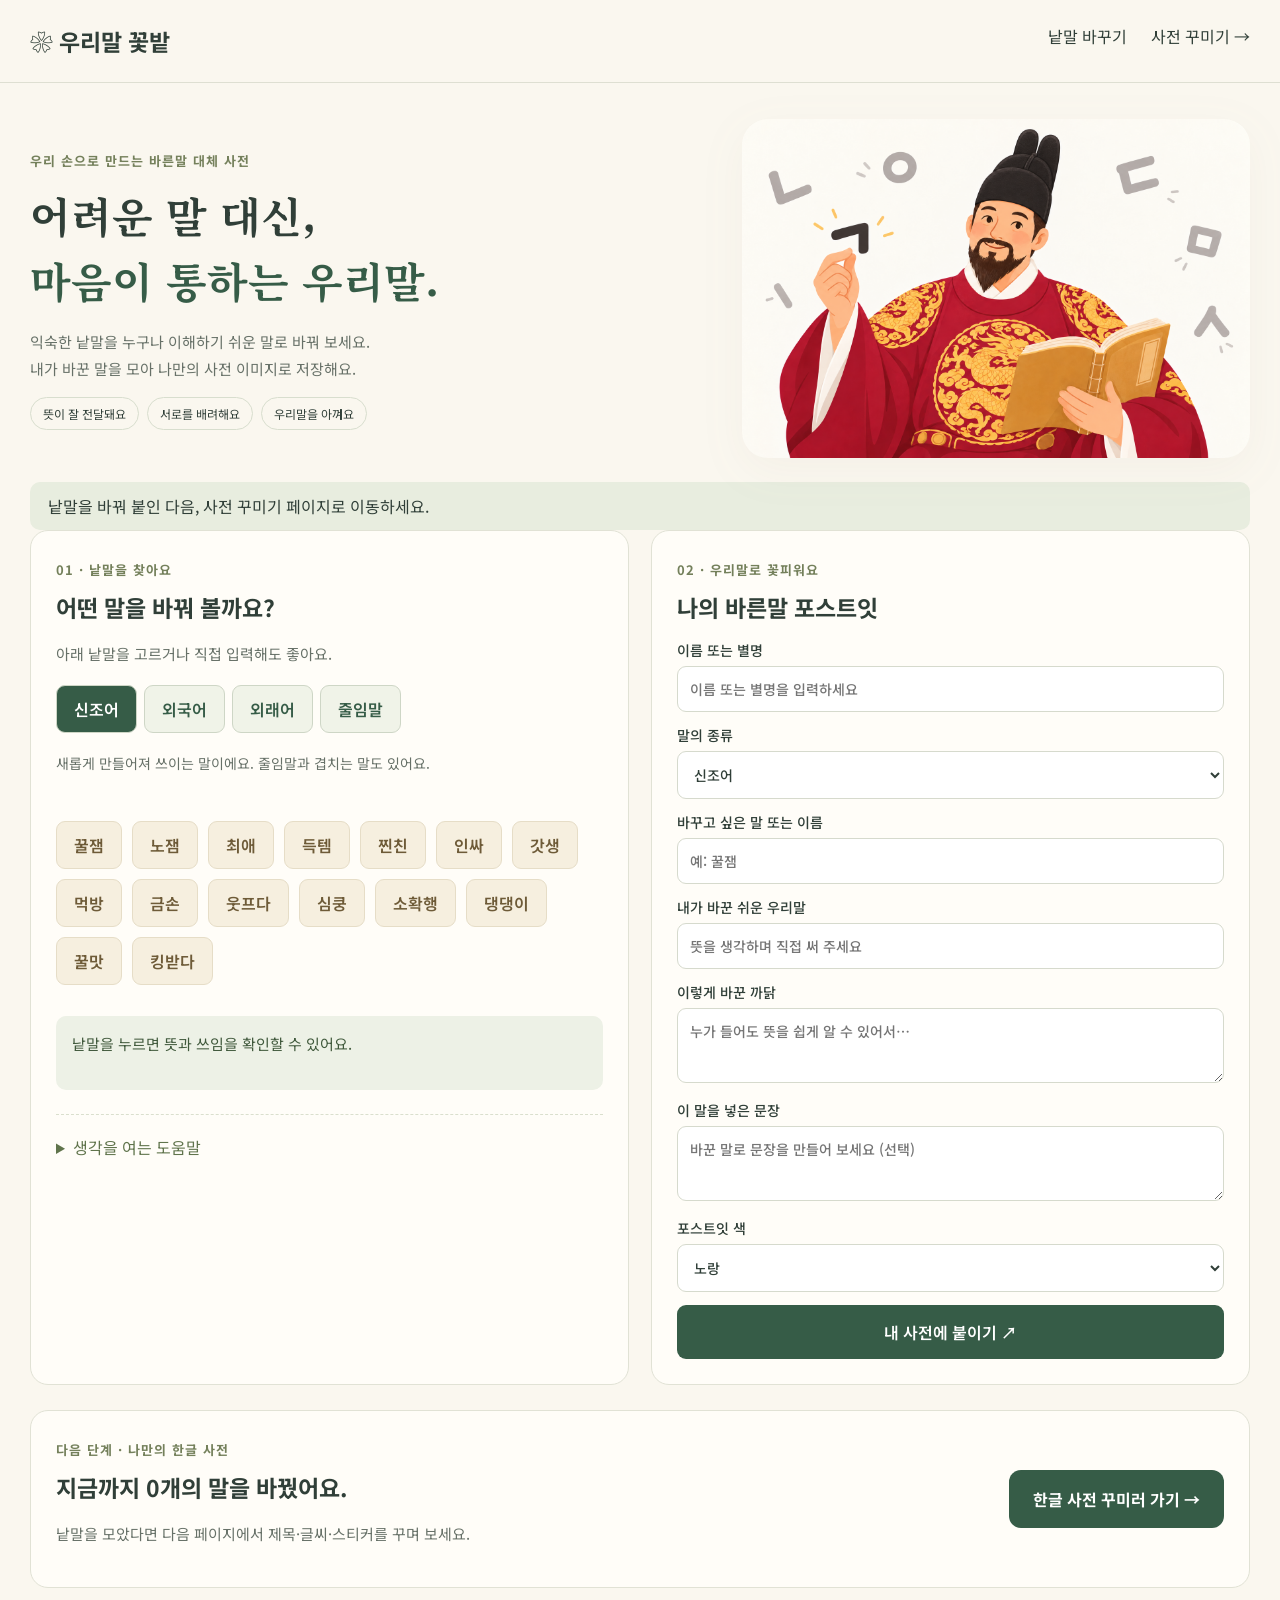
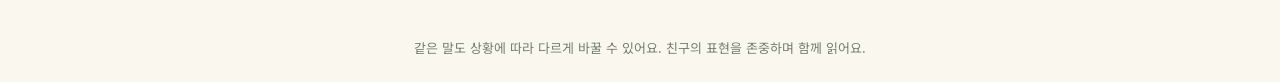
==== commit 7f552cd6: "Add files via upload" ====
--- a/index.html
+++ b/index.html
@@ -1 +1 @@
-<!doctype html><html lang="ko"><head><meta charset="utf-8"><meta name="viewport" content="width=device-width,initial-scale=1"><title>우리말 꽃밭 · 바른말 대체 사전</title><link rel="stylesheet" href="style.css"></head><body><header><a class="brand" href="./">❀ 우리말 꽃밭</a><nav><a href="#student">낱말 바꾸기</a><a href="decorate.html">사전 꾸미기 →</a></nav></header><main><section class="hero"><div><span class="eyebrow">우리 손으로 만드는 바른말 대체 사전</span><h1>어려운 말 대신,<br><em>마음이 통하는 우리말.</em></h1><p>익숙한 낱말을 누구나 이해하기 쉬운 말로 바꿔 보세요.<br>내가 바꾼 말을 모아 나만의 사전 이미지로 저장해요.</p><div class="pills"><span>뜻이 잘 전달돼요</span><span>서로를 배려해요</span><span>우리말을 아껴요</span></div></div><img id="sejong" src="[data-uri]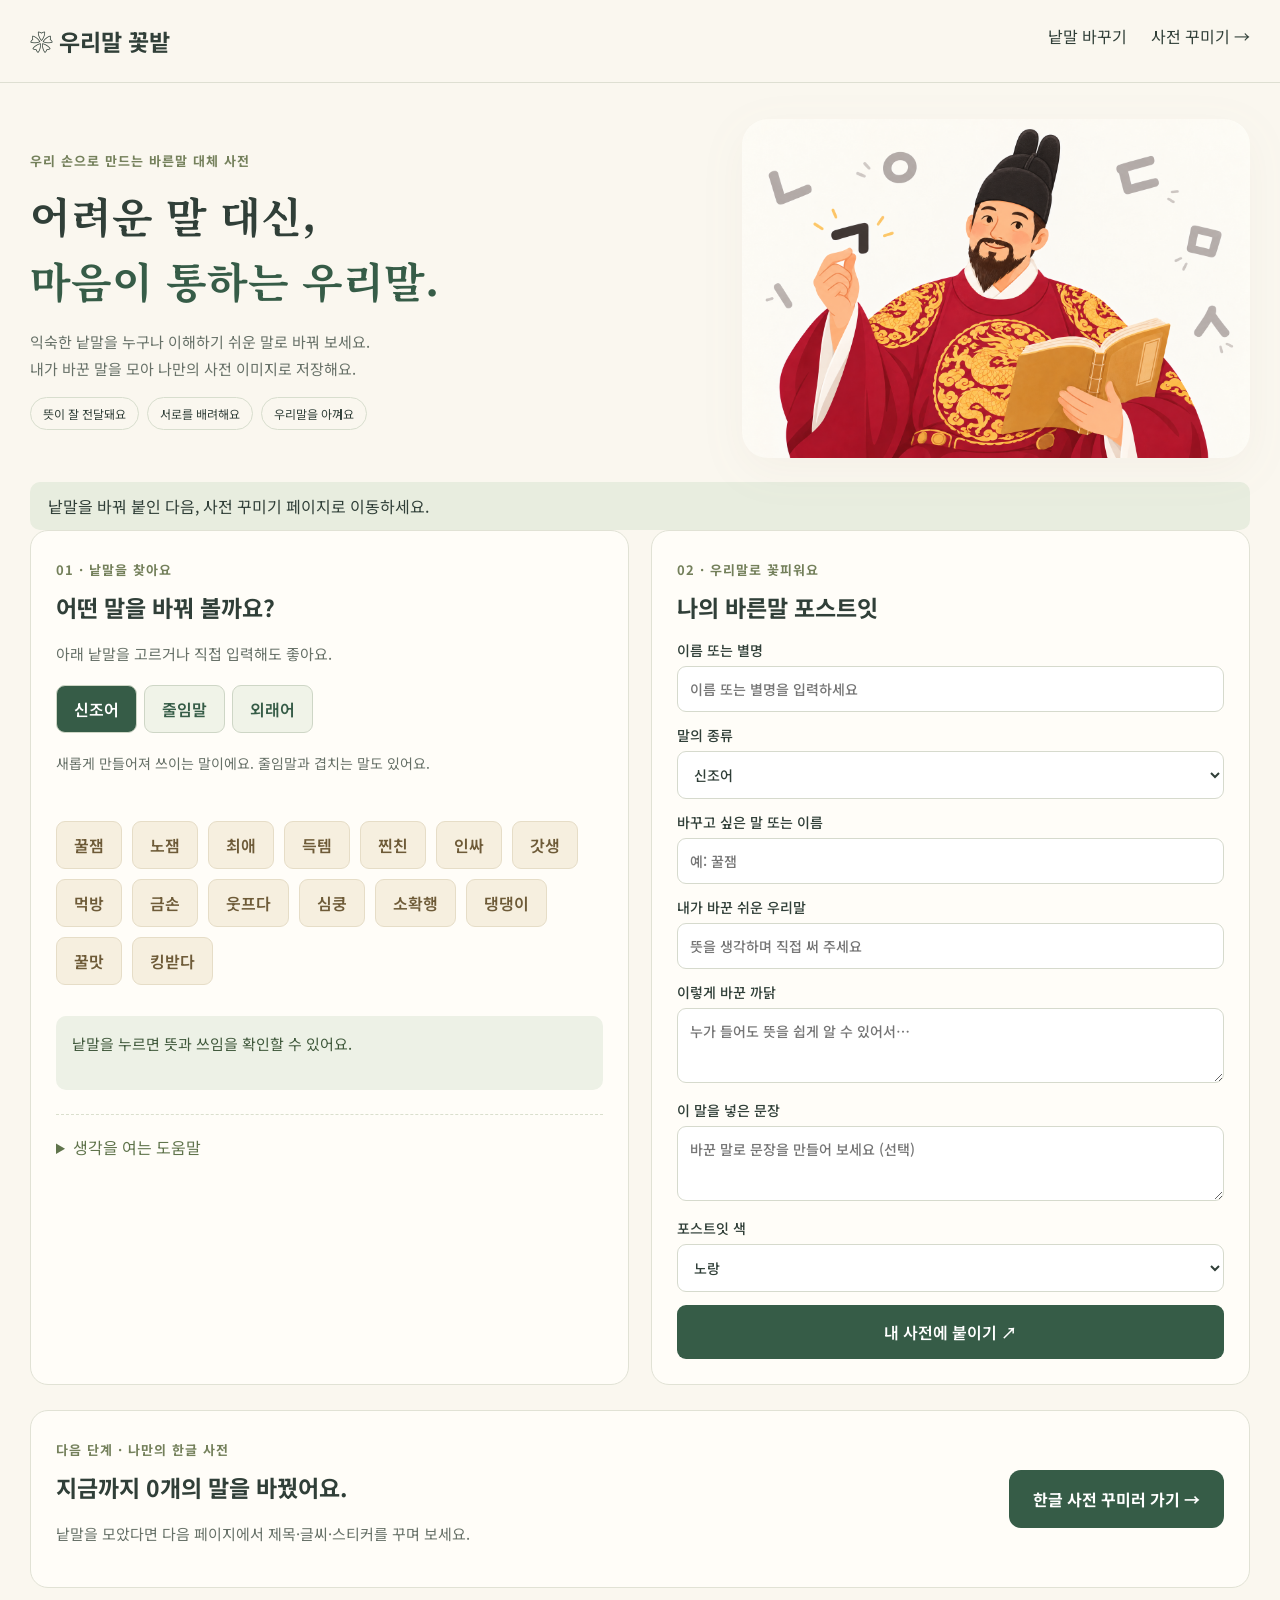
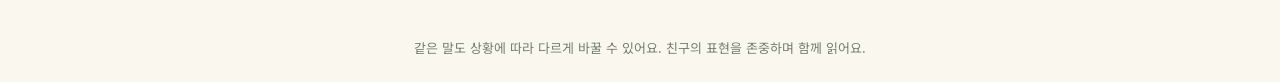
==== commit ead11ec7: "Add files via upload" ====
--- a/index.html
+++ b/index.html
@@ -1 +1 @@
-<!doctype html><html lang="ko"><head><meta charset="utf-8"><meta name="viewport" content="width=device-width,initial-scale=1"><title>우리말 꽃밭 · 바른말 대체 사전</title><link rel="stylesheet" href="style.css"></head><body><header><a class="brand" href="./">❀ 우리말 꽃밭</a><nav><a href="#student">낱말 바꾸기</a><a href="decorate.html">사전 꾸미기 →</a></nav></header><main><section class="hero"><div><span class="eyebrow">우리 손으로 만드는 바른말 대체 사전</span><h1>어려운 말 대신,<br><em>마음이 통하는 우리말.</em></h1><p>익숙한 낱말을 누구나 이해하기 쉬운 말로 바꿔 보세요.<br>내가 바꾼 말을 모아 나만의 사전 이미지로 저장해요.</p><div class="pills"><span>뜻이 잘 전달돼요</span><span>서로를 배려해요</span><span>우리말을 아껴요</span></div></div><img id="sejong" src="[data-uri]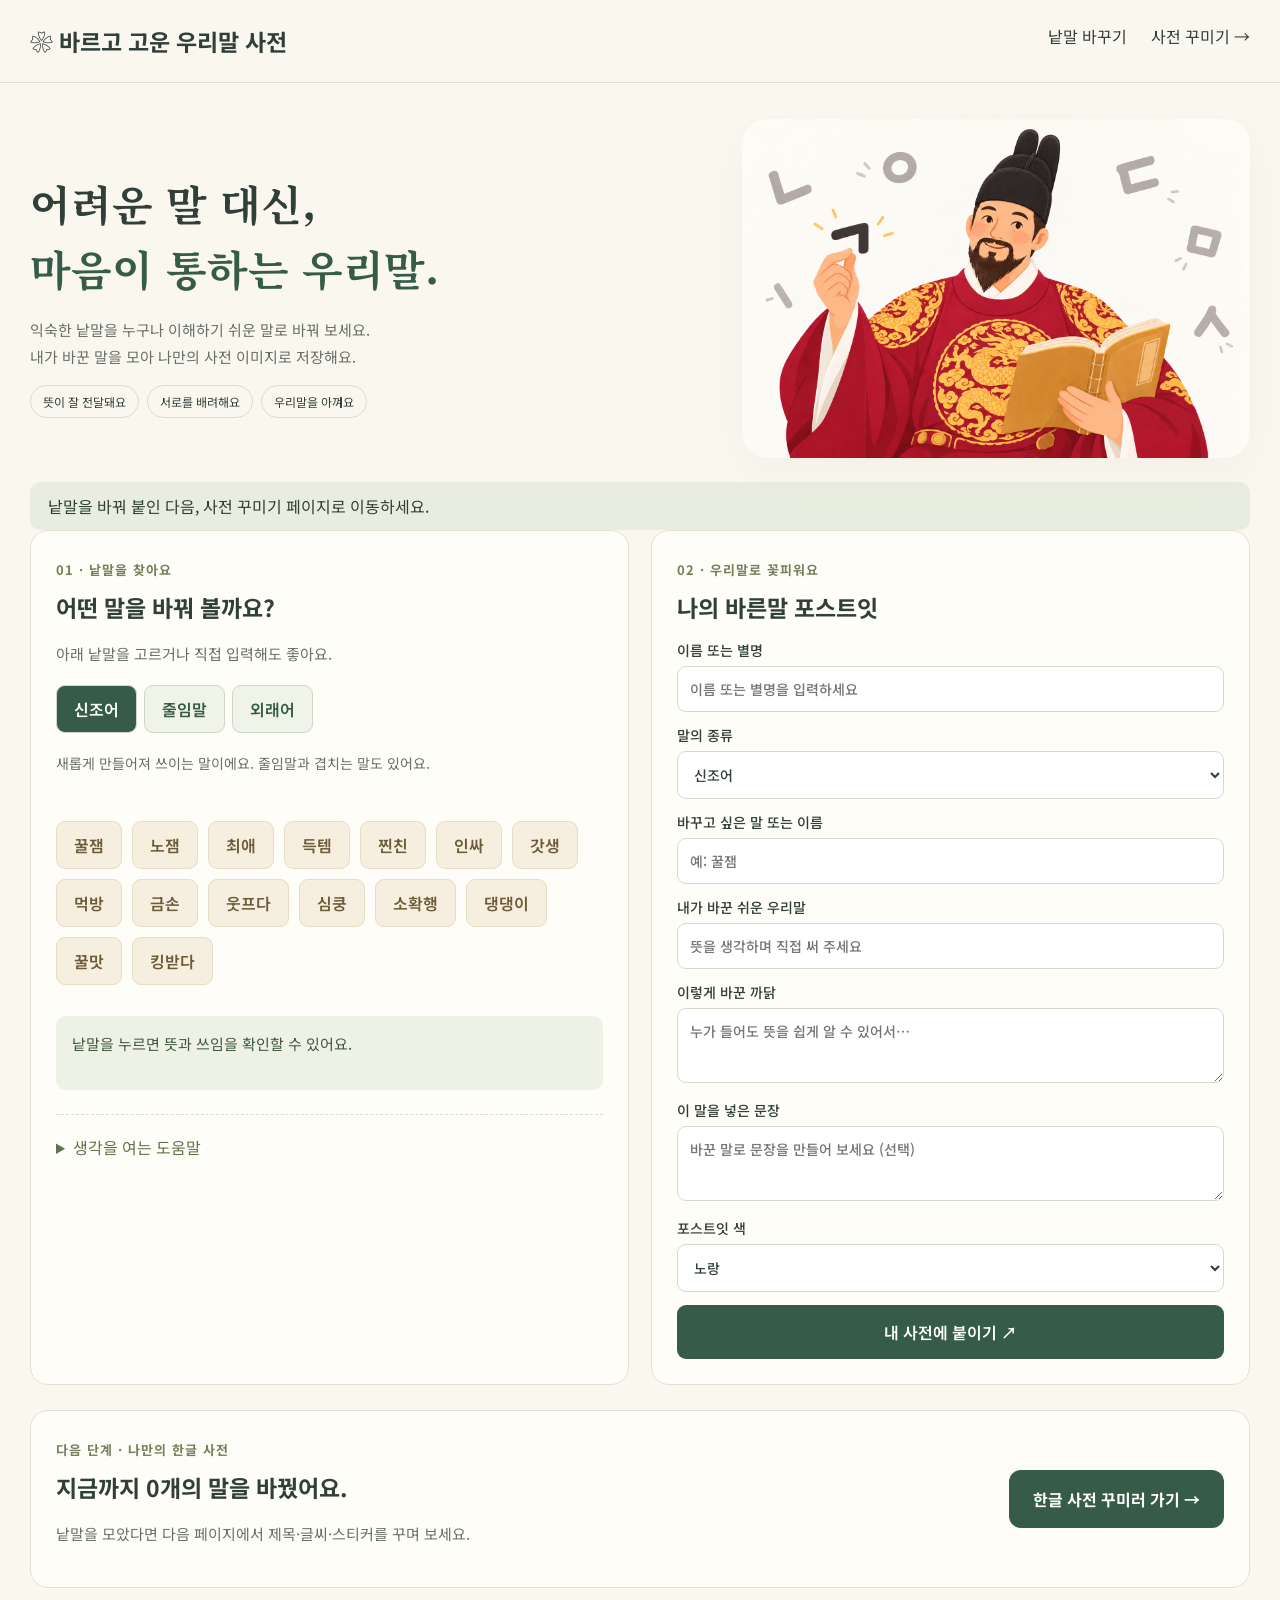
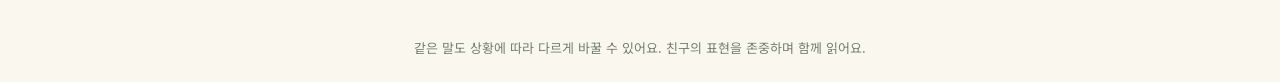
==== commit a8da101f: "Add files via upload" ====
--- a/index.html
+++ b/index.html
@@ -1 +1 @@
-<!doctype html><html lang="ko"><head><meta charset="utf-8"><meta name="viewport" content="width=device-width,initial-scale=1"><title>우리말 꽃밭 · 바른말 대체 사전</title><link rel="stylesheet" href="style.css"></head><body><header><a class="brand" href="./">❀ 우리말 꽃밭</a><nav><a href="#student">낱말 바꾸기</a><a href="decorate.html">사전 꾸미기 →</a></nav></header><main><section class="hero"><div><span class="eyebrow">우리 손으로 만드는 바른말 대체 사전</span><h1>어려운 말 대신,<br><em>마음이 통하는 우리말.</em></h1><p>익숙한 낱말을 누구나 이해하기 쉬운 말로 바꿔 보세요.<br>내가 바꾼 말을 모아 나만의 사전 이미지로 저장해요.</p><div class="pills"><span>뜻이 잘 전달돼요</span><span>서로를 배려해요</span><span>우리말을 아껴요</span></div></div><img id="sejong" src="[data-uri]